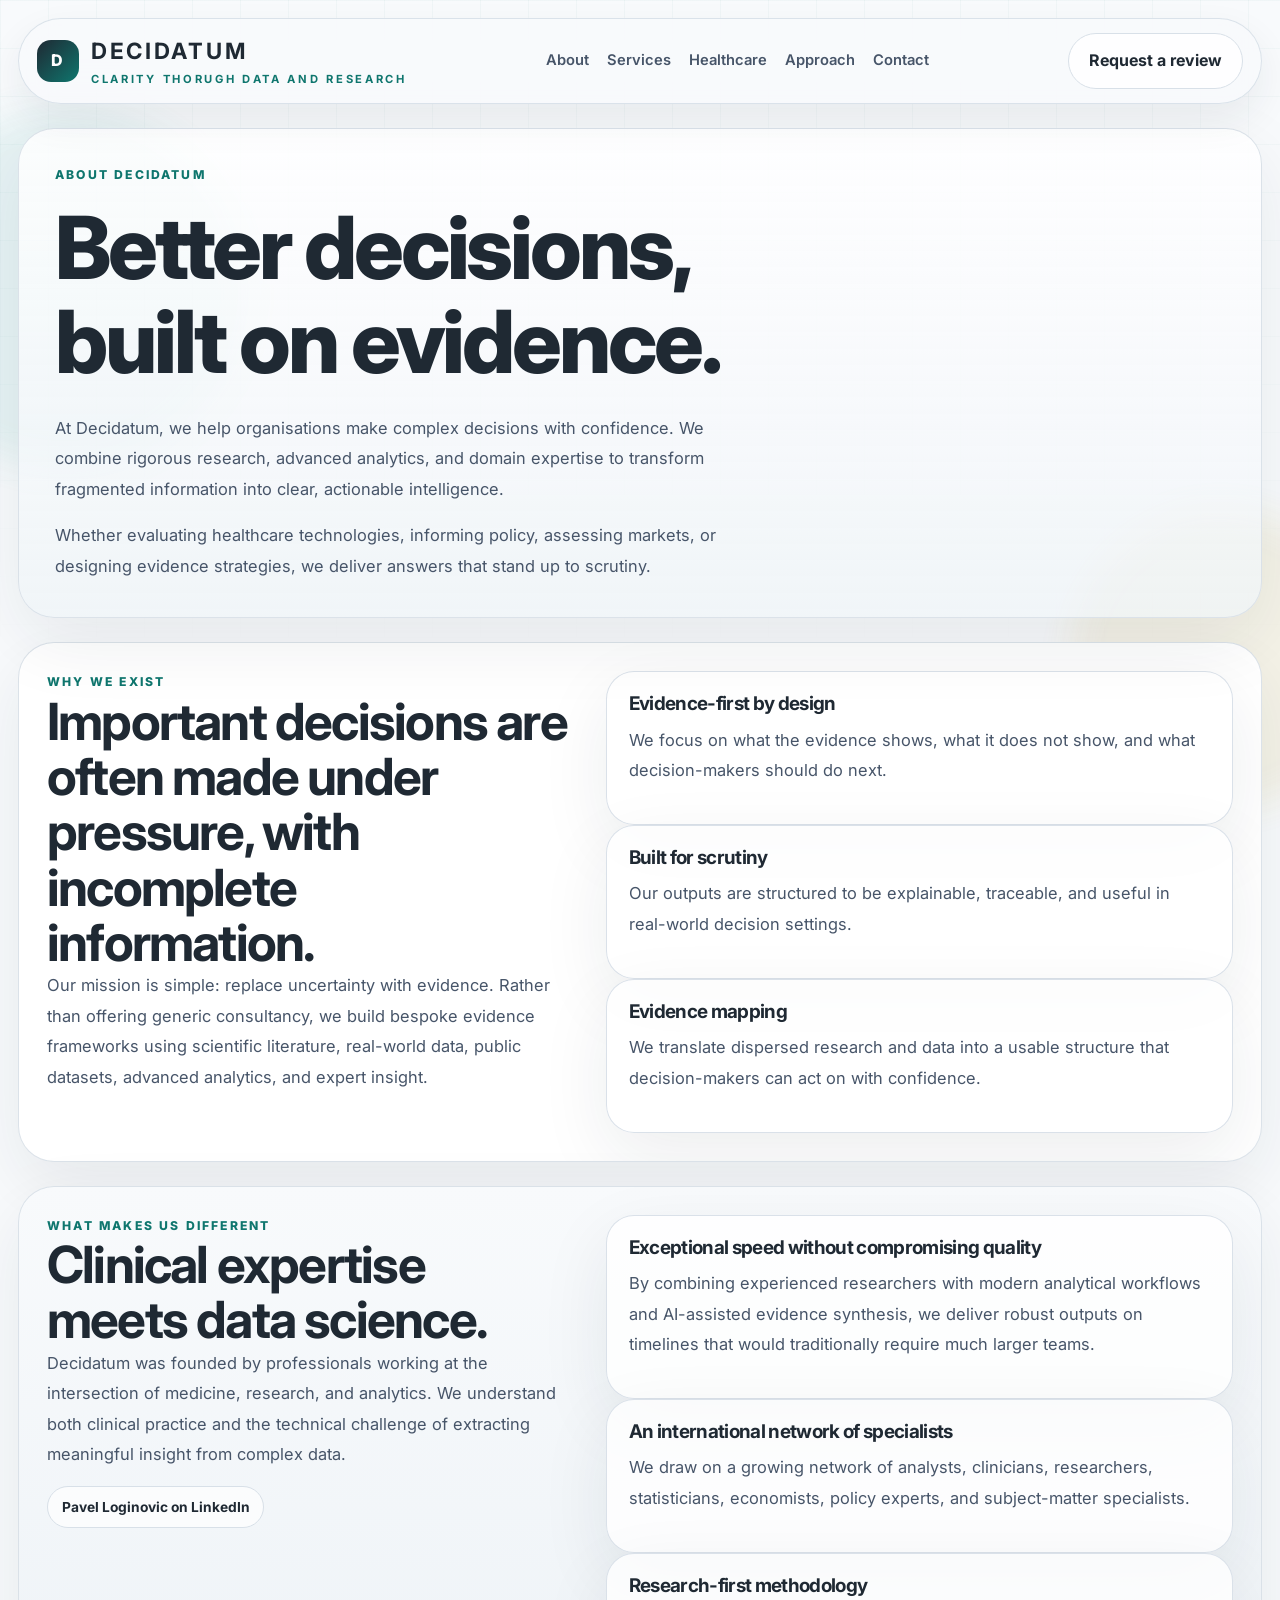
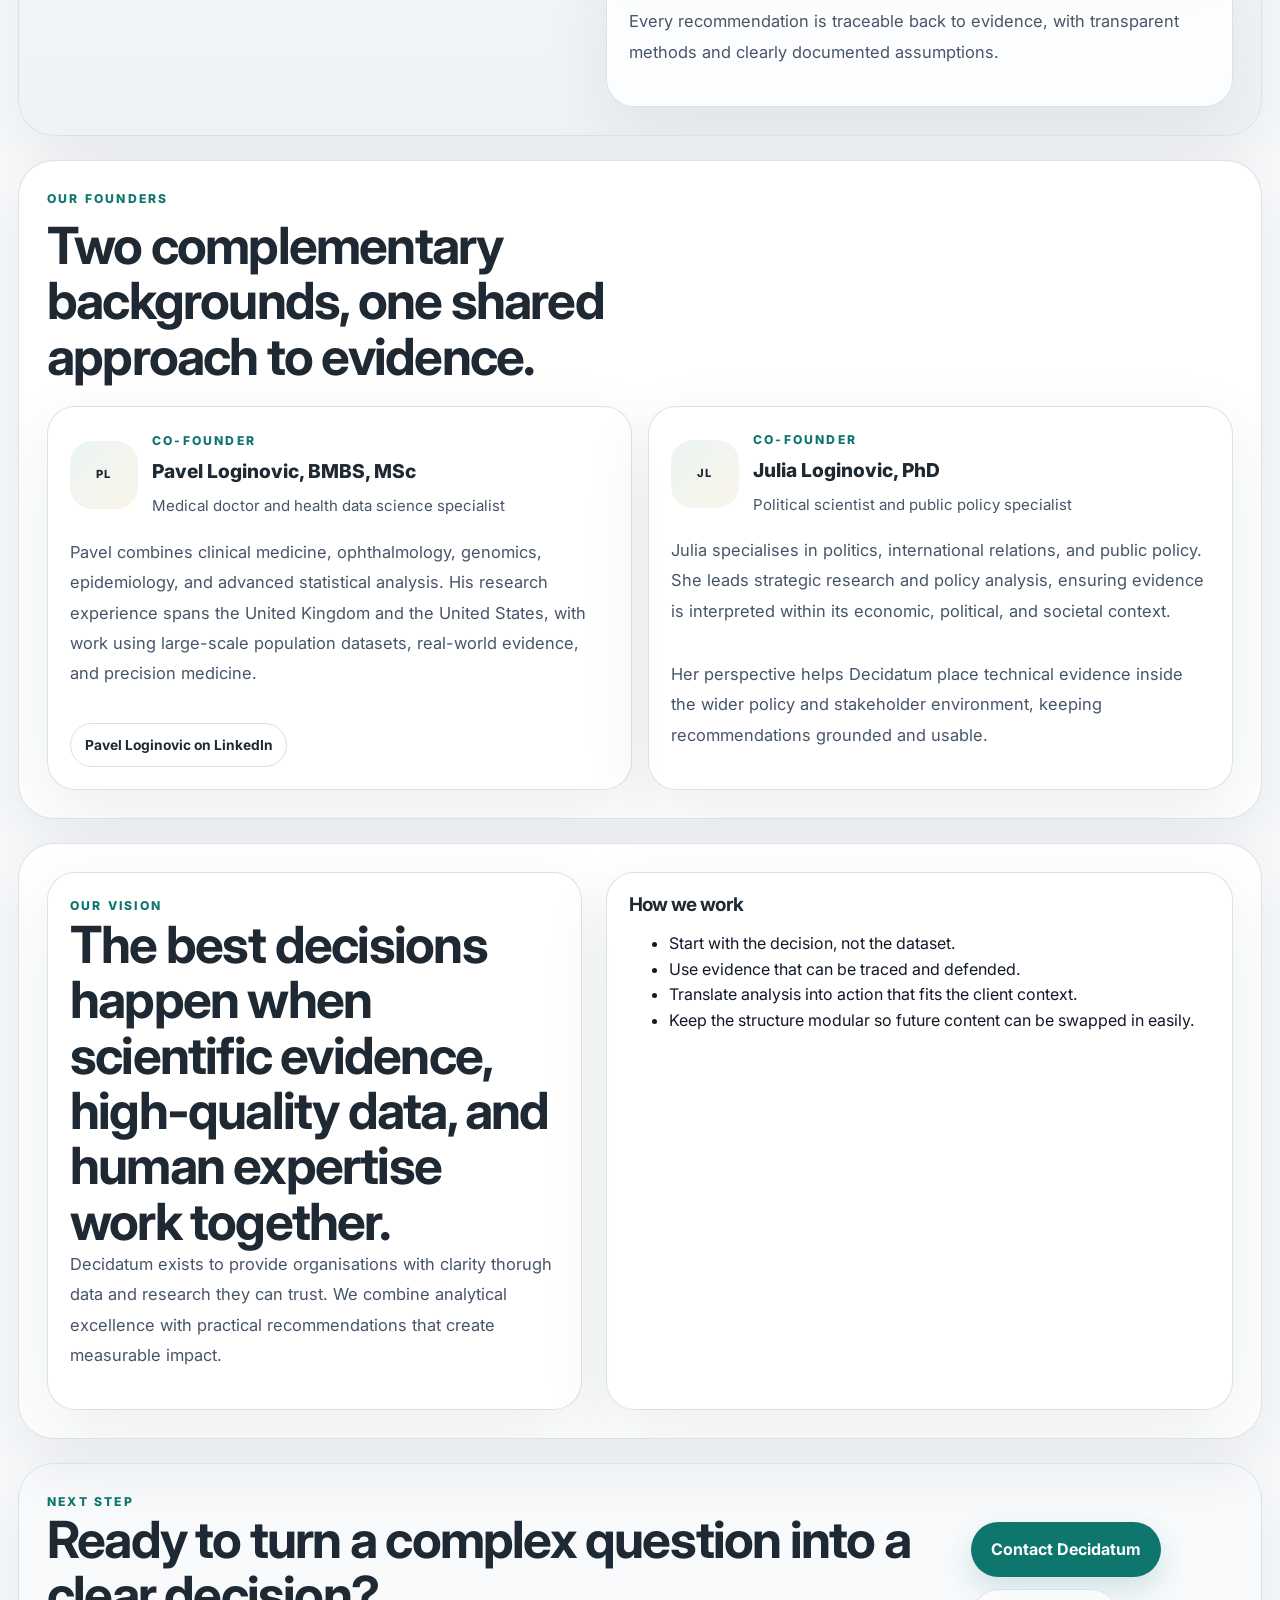
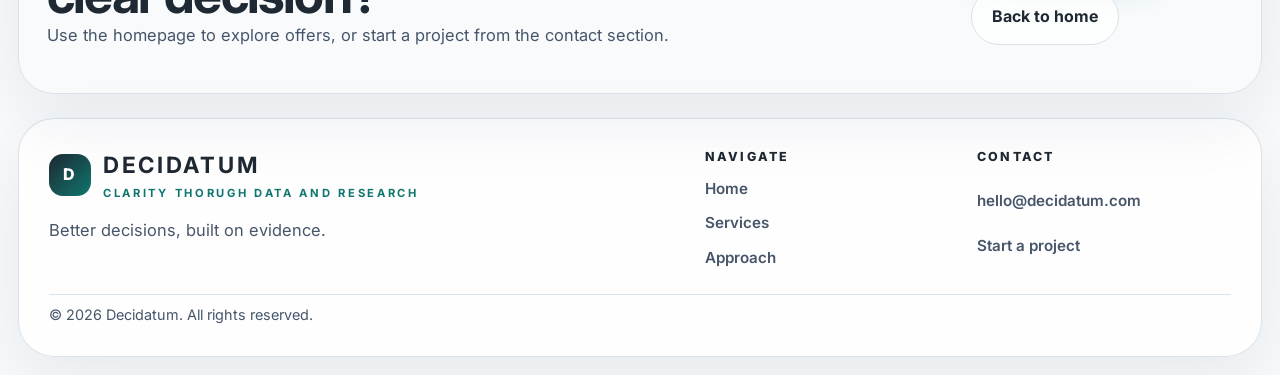
==== about.html @ dd868a0d "v1 of website" ====
<!doctype html>
<html lang="en">
  <head>
    <meta charset="UTF-8" />
    <meta name="viewport" content="width=device-width, initial-scale=1.0" />
    <meta name="description" content="About Decidatum - better decisions, built on evidence." />
    <meta name="theme-color" content="#F8FAFC" />
    <title>About Decidatum | Clarity thorugh Data and Research Consultancy</title>
    <link rel="preconnect" href="https://fonts.googleapis.com" />
    <link rel="preconnect" href="https://fonts.gstatic.com" crossorigin />
    <link
      href="https://fonts.googleapis.com/css2?family=Inter:wght@400;500;600;700;800&display=swap"
      rel="stylesheet"
    />
    <link rel="stylesheet" href="styles.css" />
    <script type="module" src="script.js"></script>
  </head>
  <body>
    <div class="site-shell">
      <div class="ambient ambient-a" aria-hidden="true"></div>
      <div class="ambient ambient-b" aria-hidden="true"></div>

      <header class="topbar">
        <a class="brand" href="index.html" aria-label="Decidatum home">
          <span class="brand-mark">D</span>
          <span class="brand-copy">
            <span class="brand-wordmark">DECIDATUM</span>
            <span class="brand-tagline">CLARITY THORUGH DATA AND RESEARCH</span>
          </span>
        </a>

        <nav class="nav" aria-label="Primary">
          <a href="about.html">About</a>
          <a href="index.html#services">Services</a>
          <a href="index.html#healthcare">Healthcare</a>
          <a href="index.html#approach">Approach</a>
          <a href="index.html#contact">Contact</a>
        </nav>

        <a class="button button-secondary" href="index.html#contact">Request a review</a>
      </header>

      <main>
        <section class="section page-hero hero-copy reveal panel">
          <p class="eyebrow">About Decidatum</p>
          <h1>Better decisions, built on evidence.</h1>
          <p class="page-lead">
            At Decidatum, we help organisations make complex decisions with confidence. We combine
            rigorous research, advanced analytics, and domain expertise to transform fragmented
            information into clear, actionable intelligence.
          </p>
          <p class="page-lead">
            Whether evaluating healthcare technologies, informing policy, assessing markets, or
            designing evidence strategies, we deliver answers that stand up to scrutiny.
          </p>
        </section>

        <section class="section grid-two reveal surface">
          <div class="content-block">
            <p class="section-title">Why we exist</p>
            <h2>Important decisions are often made under pressure, with incomplete information.</h2>
            <p>
              Our mission is simple: replace uncertainty with evidence. Rather than offering generic
              consultancy, we build bespoke evidence frameworks using scientific literature,
              real-world data, public datasets, advanced analytics, and expert insight.
            </p>
          </div>

          <div class="about-stack">
            <article class="card story-card">
              <h3>Evidence-first by design</h3>
              <p>
                We focus on what the evidence shows, what it does not show, and what decision-makers
                should do next.
              </p>
            </article>
            <article class="card story-card">
              <h3>Built for scrutiny</h3>
              <p>
                Our outputs are structured to be explainable, traceable, and useful in real-world
                decision settings.
              </p>
            </article>
            <article class="card story-card">
              <h3>Evidence mapping</h3>
              <p>
                We translate dispersed research and data into a usable structure that decision-makers
                can act on with confidence.
              </p>
            </article>
          </div>
        </section>

        <section class="section grid-two reveal muted">
          <div class="content-block">
            <p class="section-title">What makes us different</p>
            <h2>Clinical expertise meets data science.</h2>
            <p>
              Decidatum was founded by professionals working at the intersection of medicine,
              research, and analytics. We understand both clinical practice and the technical
              challenge of extracting meaningful insight from complex data.
            </p>
            <a
              class="link-chip"
              href="https://uk.linkedin.com/in/ploginovic?utm_source=chatgpt.com"
              target="_blank"
              rel="noreferrer"
            >
              Pavel Loginovic on LinkedIn
            </a>
          </div>

          <div class="about-stack">
            <article class="card story-card">
              <h3>Exceptional speed without compromising quality</h3>
              <p>
                By combining experienced researchers with modern analytical workflows and AI-assisted
                evidence synthesis, we deliver robust outputs on timelines that would traditionally
                require much larger teams.
              </p>
            </article>
            <article class="card story-card">
              <h3>An international network of specialists</h3>
              <p>
                We draw on a growing network of analysts, clinicians, researchers, statisticians,
                economists, policy experts, and subject-matter specialists.
              </p>
            </article>
            <article class="card story-card">
              <h3>Research-first methodology</h3>
              <p>
                Every recommendation is traceable back to evidence, with transparent methods and
                clearly documented assumptions.
              </p>
            </article>
          </div>
        </section>

        <section class="section reveal surface">
          <div class="section-heading compact">
            <p class="section-title">Our founders</p>
            <h2>Two complementary backgrounds, one shared approach to evidence.</h2>
          </div>

          <div class="founder-grid">
            <article class="founder-card card">
              <div class="founder-head">
                <div class="placeholder-avatar">PL</div>
                <div class="founder-meta">
                  <p class="founder-role">Co-Founder</p>
                  <p class="founder-title">Pavel Loginovic, BMBS, MSc</p>
                  <p class="founder-subtitle">Medical doctor and health data science specialist</p>
                </div>
              </div>
              <p>
                Pavel combines clinical medicine, ophthalmology, genomics, epidemiology, and advanced
                statistical analysis. His research experience spans the United Kingdom and the United
                States, with work using large-scale population datasets, real-world evidence, and
                precision medicine.
              </p>
              <a
                class="link-chip"
                href="https://uk.linkedin.com/in/ploginovic?utm_source=chatgpt.com"
                target="_blank"
                rel="noreferrer"
              >
                Pavel Loginovic on LinkedIn
              </a>
            </article>

            <article class="founder-card card">
              <div class="founder-head">
                <div class="placeholder-avatar">JL</div>
                <div class="founder-meta">
                  <p class="founder-role">Co-Founder</p>
                  <p class="founder-title">Julia Loginovic, PhD</p>
                  <p class="founder-subtitle">Political scientist and public policy specialist</p>
                </div>
              </div>
              <p>
                Julia specialises in politics, international relations, and public policy. She leads
                strategic research and policy analysis, ensuring evidence is interpreted within its
                economic, political, and societal context.
              </p>
              <p>
                Her perspective helps Decidatum place technical evidence inside the wider policy and
                stakeholder environment, keeping recommendations grounded and usable.
              </p>
            </article>
          </div>
        </section>

        <section class="section grid-two reveal surface">
          <div class="vision-card card">
            <p class="section-title">Our vision</p>
            <h2>The best decisions happen when scientific evidence, high-quality data, and human expertise work together.</h2>
            <p>
              Decidatum exists to provide organisations with clarity thorugh data and research they can trust.
              We combine analytical excellence with practical recommendations that create measurable
              impact.
            </p>
          </div>

          <div class="card story-card">
            <h3>How we work</h3>
            <ul class="checklist">
              <li>Start with the decision, not the dataset.</li>
              <li>Use evidence that can be traced and defended.</li>
              <li>Translate analysis into action that fits the client context.</li>
              <li>Keep the structure modular so future content can be swapped in easily.</li>
            </ul>
          </div>
        </section>

        <section class="section cta reveal">
          <div>
            <p class="section-title">Next step</p>
            <h2>Ready to turn a complex question into a clear decision?</h2>
            <p>Use the homepage to explore offers, or start a project from the contact section.</p>
          </div>
          <div class="cta-actions">
            <a class="button button-primary" href="index.html#contact">Contact Decidatum</a>
            <a class="button button-secondary" href="index.html">Back to home</a>
          </div>
        </section>
      </main>

      <footer class="footer">
        <div class="footer-brand">
          <div class="brand footer-brand-lockup" aria-hidden="true">
            <span class="brand-mark">D</span>
            <span class="brand-copy">
              <span class="brand-wordmark">DECIDATUM</span>
              <span class="brand-tagline">CLARITY THORUGH DATA AND RESEARCH</span>
            </span>
          </div>
          <p>Better decisions, built on evidence.</p>
        </div>

        <div class="footer-links">
          <div>
            <p class="footer-title">Navigate</p>
            <a href="index.html">Home</a>
            <a href="index.html#services">Services</a>
            <a href="index.html#approach">Approach</a>
          </div>
          <div>
            <p class="footer-title">Contact</p>
            <a href="mailto:hello@decidatum.com">hello@decidatum.com</a>
            <a href="index.html#contact">Start a project</a>
          </div>
        </div>

        <p class="footer-meta">© 2026 Decidatum. All rights reserved.</p>
      </footer>
    </div>
  </body>
</html>
---- styles.css ----
:root {
  --color-ink: #111827;
  --color-charcoal: #1f2933;
  --color-slate: #475569;
  --color-background: #f8fafc;
  --color-surface: #ffffff;
  --color-surface-muted: #eef3f7;
  --color-teal-deep: #0f766e;
  --color-teal-soft: #5cb8b2;
  --color-blue-graphite: #243b53;
  --color-accent-gold: #c9a227;
  --color-border: #d8e0e8;
  --shadow-soft: 0 24px 70px rgba(31, 41, 51, 0.08);
  --shadow-strong: 0 32px 90px rgba(31, 41, 51, 0.12);
  --radius-xl: 36px;
  --radius-lg: 28px;
  --radius-md: 20px;
  --radius-sm: 14px;
}

* {
  box-sizing: border-box;
}

html {
  scroll-behavior: smooth;
}

body {
  margin: 0;
  font-family: "Inter", system-ui, sans-serif;
  color: var(--color-ink);
  line-height: 1.6;
  background: var(--color-background);
  overflow-x: hidden;
}

img,
svg {
  display: block;
  max-width: 100%;
}

body::before {
  content: "";
  position: fixed;
  inset: 0;
  pointer-events: none;
  background-image:
    linear-gradient(rgba(15, 118, 110, 0.035) 1px, transparent 1px),
    linear-gradient(90deg, rgba(15, 118, 110, 0.035) 1px, transparent 1px);
  background-size: 48px 48px;
  mask-image: linear-gradient(to bottom, black, transparent 75%);
}

.site-shell {
  position: relative;
  max-width: 1360px;
  margin: 0 auto;
  padding: 18px;
}

.ambient {
  position: fixed;
  pointer-events: none;
  z-index: -1;
  border-radius: 999px;
  filter: blur(18px);
  opacity: 0.8;
}

.ambient-a {
  inset: 12% auto auto -9%;
  width: 360px;
  height: 360px;
  background: rgba(92, 184, 178, 0.14);
}

.ambient-b {
  inset: auto -7% 10% auto;
  width: 300px;
  height: 300px;
  background: rgba(201, 162, 39, 0.12);
}

.topbar {
  position: sticky;
  top: 16px;
  z-index: 40;
  display: flex;
  align-items: center;
  justify-content: space-between;
  gap: 18px;
  padding: 14px 18px;
  margin-bottom: 22px;
  border: 1px solid rgba(216, 224, 232, 0.9);
  border-radius: 999px;
  background: rgba(248, 250, 252, 0.84);
  backdrop-filter: blur(18px);
  box-shadow: 0 16px 38px rgba(31, 41, 51, 0.07);
}

.brand {
  display: inline-flex;
  align-items: center;
  gap: 12px;
  min-width: 0;
  text-decoration: none;
  color: inherit;
}

.brand-mark {
  display: grid;
  place-items: center;
  width: 42px;
  height: 42px;
  border-radius: 14px;
  background: linear-gradient(135deg, var(--color-charcoal), var(--color-teal-deep));
  color: #fff;
  font-size: 1rem;
  font-weight: 800;
  letter-spacing: 0.08em;
}

.brand-copy {
  display: grid;
  gap: 2px;
  min-width: 0;
}

.brand-wordmark {
  font-size: clamp(1rem, 1vw + 0.9rem, 1.4rem);
  font-weight: 700;
  letter-spacing: 0.12em;
  color: var(--color-charcoal);
}

.brand-tagline {
  font-size: 0.7rem;
  font-weight: 700;
  letter-spacing: 0.24em;
  color: var(--color-teal-deep);
}

.nav {
  display: flex;
  flex-wrap: wrap;
  justify-content: center;
  gap: 18px;
  min-width: 0;
}

.nav a {
  text-decoration: none;
  color: var(--color-slate);
  font-size: 0.92rem;
  font-weight: 600;
  transition: color 180ms ease;
}

.nav a:hover,
.nav a:focus-visible {
  color: var(--color-charcoal);
}

.section {
  margin-top: 24px;
}

.panel,
.surface,
.muted,
.cta {
  border: 1px solid rgba(216, 224, 232, 0.92);
  box-shadow: var(--shadow-soft);
  border-radius: var(--radius-xl);
  overflow: hidden;
  padding: 28px;
}

.panel {
  background: linear-gradient(180deg, rgba(255, 255, 255, 0.84), rgba(238, 243, 247, 0.72));
}

.surface {
  background: var(--color-surface);
}

.muted {
  background: linear-gradient(180deg, #f8fafc 0%, #eef3f7 100%);
}

.hero {
  display: grid;
  grid-template-columns: minmax(0, 1.08fr) minmax(0, 0.92fr);
  gap: 28px;
  align-items: center;
  min-height: calc(100vh - 120px);
  padding: 36px;
  position: relative;
}

.hero-copy {
  position: relative;
  z-index: 1;
  display: grid;
  gap: 12px;
  max-width: 760px;
  min-width: 0;
}

.eyebrow,
.section-title,
.card-kicker,
.diagram-kicker,
.panel-label,
.offer-kicker,
.note-label,
.differentiator-index {
  margin: 0;
  text-transform: uppercase;
  letter-spacing: 0.18em;
  font-size: 0.76rem;
  font-weight: 800;
  color: var(--color-teal-deep);
}

h1,
h2,
h3,
p {
  margin-top: 0;
}

h1,
h2,
h3 {
  color: var(--color-charcoal);
  letter-spacing: -0.035em;
  line-height: 1.08;
  overflow-wrap: anywhere;
}

h1 {
  margin-bottom: 8px;
  font-size: clamp(3rem, 6.8vw, 6.5rem);
  font-weight: 800;
  max-width: 11ch;
}

h2 {
  margin-bottom: 0;
  font-size: clamp(2rem, 4vw, 4rem);
  font-weight: 700;
}

h3 {
  margin-bottom: 10px;
  font-size: 1.18rem;
  font-weight: 700;
}

p {
  font-size: 1.03rem;
  color: var(--color-slate);
  overflow-wrap: anywhere;
}

.lede {
  max-width: 66ch;
  line-height: 1.8;
}

.lede-secondary {
  max-width: 62ch;
}

.hero-actions,
.cta-actions {
  display: flex;
  flex-wrap: wrap;
  gap: 12px;
  margin-top: 10px;
}

.button {
  display: inline-flex;
  align-items: center;
  justify-content: center;
  min-height: 48px;
  padding: 0.9rem 1.25rem;
  border-radius: 999px;
  text-decoration: none;
  font-weight: 700;
  transition:
    transform 180ms ease,
    box-shadow 180ms ease,
    background 180ms ease,
    border-color 180ms ease;
}

.button:hover,
.button:focus-visible {
  transform: translateY(-2px);
}

.button-primary {
  background: var(--color-teal-deep);
  color: white;
  box-shadow: 0 12px 30px rgba(15, 118, 110, 0.18);
}

.button-primary:hover,
.button-primary:focus-visible {
  background: #0b5f59;
  box-shadow: 0 18px 42px rgba(15, 118, 110, 0.24);
}

.button-secondary {
  border: 1px solid var(--color-border);
  color: var(--color-charcoal);
  background: rgba(255, 255, 255, 0.72);
}

.button-secondary:hover,
.button-secondary:focus-visible {
  border-color: rgba(15, 118, 110, 0.28);
  background: rgba(255, 255, 255, 0.92);
}

.hero-tags {
  display: flex;
  flex-wrap: wrap;
  gap: 10px;
  margin-top: 8px;
}

.hero-tags span {
  display: inline-flex;
  align-items: center;
  min-height: 36px;
  padding: 0.45rem 0.8rem;
  border-radius: 999px;
  border: 1px solid rgba(216, 224, 232, 0.94);
  background: rgba(255, 255, 255, 0.64);
  color: var(--color-charcoal);
  font-size: 0.88rem;
  font-weight: 600;
}

.hero-visual {
  position: relative;
  display: grid;
  gap: 14px;
  align-content: start;
  min-width: 0;
}

.diagram-card,
.signal-card,
.card,
.mini-card,
.step-card {
  background: rgba(255, 255, 255, 0.8);
  border: 1px solid rgba(216, 224, 232, 0.95);
  box-shadow: var(--shadow-soft);
}

.diagram-card {
  position: relative;
  border-radius: 32px;
  padding: 20px;
  overflow: hidden;
}

.diagram-card::before {
  content: "";
  position: absolute;
  inset: 0;
  background:
    radial-gradient(circle at 20% 20%, rgba(92, 184, 178, 0.12), transparent 34%),
    radial-gradient(circle at 80% 30%, rgba(201, 162, 39, 0.08), transparent 28%);
  pointer-events: none;
}

.diagram-head {
  position: relative;
  z-index: 1;
  display: flex;
  justify-content: space-between;
  gap: 16px;
  margin-bottom: 12px;
}

.diagram-note {
  margin: 0;
  color: var(--color-slate);
  font-size: 0.94rem;
}

.workflow-timeline {
  position: relative;
  z-index: 1;
  display: grid;
  gap: 12px;
  margin-top: 8px;
}

.workflow-timeline::before {
  content: "";
  position: absolute;
  top: 18px;
  bottom: 18px;
  left: 28px;
  width: 2px;
  border-radius: 999px;
  background: linear-gradient(
    to bottom,
    rgba(15, 118, 110, 0.1),
    rgba(15, 118, 110, 0.52),
    rgba(15, 118, 110, 0.1)
  );
}

.workflow-step {
  position: relative;
  z-index: 1;
  display: grid;
  grid-template-columns: auto 1fr;
  gap: 14px;
  align-items: start;
  padding: 14px 16px 14px 12px;
  border-radius: 22px;
  background: rgba(248, 250, 252, 0.76);
  border: 1px solid rgba(216, 224, 232, 0.88);
  transition:
    transform 180ms ease,
    border-color 180ms ease,
    box-shadow 180ms ease;
}

.workflow-step:hover {
  transform: translateX(4px);
  border-color: rgba(92, 184, 178, 0.42);
  box-shadow: 0 20px 32px rgba(15, 23, 42, 0.08);
}

.workflow-step h3 {
  margin: 0 0 6px;
  font-size: 1rem;
}

.workflow-step p {
  margin: 0;
  color: var(--color-slate);
  font-size: 0.94rem;
  line-height: 1.5;
}

.workflow-index {
  display: grid;
  place-items: center;
  width: 46px;
  height: 46px;
  border-radius: 16px;
  background: var(--workflow-accent, rgba(92, 184, 178, 0.14));
  color: var(--color-teal-deep);
  font-size: 0.76rem;
  font-weight: 800;
  letter-spacing: 0.12em;
  box-shadow: inset 0 0 0 1px rgba(92, 184, 178, 0.14);
}

.workflow-step-define {
  --workflow-accent: rgba(92, 184, 178, 0.16);
}

.workflow-step-evidence {
  --workflow-accent: rgba(15, 118, 110, 0.16);
}

.workflow-step-analysis {
  --workflow-accent: rgba(201, 162, 39, 0.18);
}

.workflow-step-output {
  --workflow-accent: rgba(66, 128, 246, 0.16);
}

.workflow-summary {
  position: relative;
  z-index: 1;
  display: grid;
  grid-template-columns: repeat(2, minmax(0, 1fr));
  gap: 12px;
  margin-top: 14px;
}

.workflow-summary div {
  padding: 14px 16px;
  border-radius: 20px;
  background: rgba(248, 250, 252, 0.76);
  border: 1px solid rgba(216, 224, 232, 0.88);
}

.workflow-summary span {
  display: block;
  margin-bottom: 6px;
  color: var(--color-slate);
  font-size: 0.74rem;
  font-weight: 700;
  text-transform: uppercase;
  letter-spacing: 0.12em;
}

.workflow-summary strong {
  display: block;
  color: var(--color-charcoal);
  font-size: 0.96rem;
  line-height: 1.45;
}

.diagram-svg {
  position: relative;
  z-index: 1;
  width: 100%;
  height: auto;
  overflow: visible;
}

.diagram-svg path {
  fill: none;
  stroke: url(#lineGradient);
  stroke-width: 1.4;
  stroke-linecap: round;
}

.node {
  fill: var(--color-teal-deep);
  opacity: 0.88;
}

.node-highlight {
  animation: pulseNode 4s ease-in-out infinite;
}

.node-gold {
  fill: var(--color-accent-gold);
}

.diagram-foot {
  position: relative;
  z-index: 1;
  display: flex;
  flex-wrap: wrap;
  gap: 10px;
  margin-top: 6px;
}

.diagram-foot span {
  padding: 0.45rem 0.75rem;
  border-radius: 999px;
  background: var(--color-surface-muted);
  color: var(--color-charcoal);
  font-size: 0.82rem;
  font-weight: 600;
}

.signal-card {
  border-radius: 24px;
  padding: 18px 20px;
}

.signal-card p:last-child {
  margin-bottom: 0;
}

.section-heading {
  display: grid;
  gap: 10px;
  max-width: 74ch;
  margin-bottom: 22px;
  min-width: 0;
}

.page-hero {
  display: grid;
  gap: 16px;
  padding: 36px;
}

.page-hero.hero-copy {
  max-width: none;
  width: 100%;
}

.page-hero h1 {
  max-width: 14ch;
}

.page-lead {
  max-width: 72ch;
  margin: 0;
  line-height: 1.85;
  color: var(--color-slate);
}

.grid-two {
  display: grid;
  grid-template-columns: minmax(0, 0.92fr) minmax(0, 1.08fr);
  gap: 24px;
  padding: 28px;
  border-radius: var(--radius-xl);
}

.grid-two > * {
  min-width: 0;
}

.compact {
  max-width: 68ch;
}

.service-grid {
  display: grid;
  grid-template-columns: repeat(4, minmax(0, 1fr));
  gap: 16px;
}

.card {
  border-radius: var(--radius-lg);
  padding: 22px;
  transition:
    transform 180ms ease,
    border-color 180ms ease,
    box-shadow 180ms ease;
}

.card:hover,
.card:focus-within {
  transform: translateY(-3px);
  border-color: rgba(15, 118, 110, 0.26);
  box-shadow: var(--shadow-strong);
}

.service-card p,
.offer-card li,
.differentiator-card p,
.step-card p,
.founder-card p,
.story-card p,
.vision-card p,
.content-block p,
.note-card p {
  line-height: 1.85;
}

.service-card h3,
.offer-card h3,
.differentiator-card h3,
.step-card h3,
.founder-card h3,
.story-card h3,
.vision-card h3 {
  margin-bottom: 10px;
}

.offer-grid {
  display: grid;
  grid-template-columns: repeat(3, minmax(0, 1fr));
  gap: 16px;
}

.offer-card {
  position: relative;
  overflow: hidden;
}

.offer-card.featured {
  border-color: rgba(15, 118, 110, 0.26);
  background: linear-gradient(180deg, rgba(255, 255, 255, 0.92), rgba(238, 243, 247, 0.88));
}

.offer-price {
  margin-bottom: 14px;
  font-size: 1.7rem;
  font-weight: 800;
  color: var(--color-charcoal);
}

.offer-card ul {
  margin: 0;
  padding-left: 18px;
  color: var(--color-slate);
}

.offer-card li + li {
  margin-top: 10px;
}

.split-layout {
  display: grid;
  grid-template-columns: minmax(0, 0.92fr) minmax(0, 1.08fr);
  gap: 18px;
  align-items: start;
  padding: 28px;
}

.content-block {
  padding-right: 10px;
  min-width: 0;
}

.focus-grid {
  display: grid;
  grid-template-columns: repeat(2, minmax(0, 1fr));
  gap: 14px;
}

.mini-card {
  display: grid;
  place-items: center;
  min-height: 92px;
  border-radius: 22px;
  padding: 18px;
}

.mini-card span {
  color: var(--color-charcoal);
  font-size: 0.95rem;
  font-weight: 700;
  text-align: center;
}

.differentiator-grid {
  display: grid;
  grid-template-columns: repeat(3, minmax(0, 1fr));
  gap: 16px;
}

.differentiator-card {
  min-height: 100%;
}

.differentiator-index {
  display: inline-flex;
  margin-bottom: 14px;
  color: var(--color-accent-gold);
}

.steps-grid {
  display: grid;
  grid-template-columns: repeat(5, minmax(0, 1fr));
  gap: 14px;
}

.step-card {
  display: grid;
  gap: 14px;
  align-content: start;
  border-radius: 24px;
  padding: 20px;
}

.step-card span {
  display: grid;
  place-items: center;
  width: 42px;
  height: 42px;
  border-radius: 50%;
  background: rgba(15, 118, 110, 0.1);
  color: var(--color-teal-deep);
  font-weight: 800;
}

.founder-grid {
  display: grid;
  grid-template-columns: repeat(2, minmax(0, 1fr));
  gap: 16px;
}

.founder-card {
  display: grid;
  gap: 16px;
  min-width: 0;
}

.service-card,
.offer-card,
.differentiator-card,
.step-card,
.story-card,
.vision-card,
.mini-card,
.signal-card {
  min-width: 0;
}

.founder-head {
  display: flex;
  align-items: center;
  gap: 14px;
}

.placeholder-avatar {
  display: grid;
  place-items: center;
  width: 68px;
  height: 68px;
  border-radius: 22px;
  background: linear-gradient(135deg, rgba(15, 118, 110, 0.08), rgba(201, 162, 39, 0.1));
  color: var(--color-charcoal);
  font-size: 0.7rem;
  font-weight: 800;
  letter-spacing: 0.16em;
  text-align: center;
}

.founder-meta {
  display: grid;
  gap: 2px;
}

.founder-meta p {
  margin: 0;
}

.founder-role {
  color: var(--color-teal-deep);
  font-size: 0.76rem;
  font-weight: 800;
  letter-spacing: 0.18em;
  text-transform: uppercase;
}

.founder-title {
  color: var(--color-charcoal);
  font-size: 1.2rem;
  font-weight: 800;
}

.founder-subtitle {
  color: var(--color-slate);
  font-size: 0.94rem;
}

.link-chip {
  display: inline-flex;
  align-items: center;
  width: fit-content;
  padding: 0.55rem 0.85rem;
  border: 1px solid var(--color-border);
  border-radius: 999px;
  background: rgba(255, 255, 255, 0.72);
  color: var(--color-charcoal);
  text-decoration: none;
  font-size: 0.86rem;
  font-weight: 700;
}

.note-card {
  display: grid;
  gap: 10px;
  padding: 16px 18px;
  border-radius: 20px;
  background: var(--color-surface-muted);
  border: 1px solid rgba(216, 224, 232, 0.9);
}

.note-label {
  color: var(--color-accent-gold);
}

.cta {
  display: flex;
  align-items: center;
  justify-content: space-between;
  gap: 22px;
}

.footer {
  display: grid;
  grid-template-columns: 1.2fr 1fr;
  gap: 24px;
  padding: 28px 30px 30px;
  margin-top: 24px;
  border: 1px solid rgba(216, 224, 232, 0.92);
  border-radius: var(--radius-xl);
  background: rgba(255, 255, 255, 0.76);
  box-shadow: var(--shadow-soft);
  color: var(--color-slate);
  font-size: 0.95rem;
}

.footer-brand {
  display: grid;
  gap: 14px;
  align-content: start;
}

.footer-brand p {
  margin: 0;
  max-width: 38ch;
}

.footer-brand-lockup {
  pointer-events: none;
}

.footer-links {
  display: grid;
  grid-template-columns: repeat(2, minmax(0, 1fr));
  gap: 18px;
}

.footer-links > div {
  display: grid;
  gap: 10px;
}

.footer-title {
  margin: 0;
  color: var(--color-charcoal);
  font-size: 0.78rem;
  font-weight: 800;
  text-transform: uppercase;
  letter-spacing: 0.18em;
}

.footer-links a {
  color: var(--color-slate);
  text-decoration: none;
  font-weight: 600;
  width: fit-content;
}

.footer-links a:hover,
.footer-links a:focus-visible {
  color: var(--color-teal-deep);
}

.footer-meta {
  grid-column: 1 / -1;
  margin: 0;
  padding-top: 8px;
  border-top: 1px solid rgba(216, 224, 232, 0.9);
  color: var(--color-slate);
  font-size: 0.9rem;
}

.reveal {
  opacity: 0;
  transform: translateY(20px);
  transition:
    opacity 0.7s ease,
    transform 0.7s ease;
}

.reveal.is-visible {
  opacity: 1;
  transform: translateY(0);
}

@keyframes pulseNode {
  0%,
  100% {
    transform: scale(1);
    filter: drop-shadow(0 0 0 rgba(15, 118, 110, 0.08));
  }
  50% {
    transform: scale(1.06);
    filter: drop-shadow(0 0 10px rgba(15, 118, 110, 0.12));
  }
}

@media (max-width: 1180px) {
  .hero,
  .split-layout,
  .grid-two {
    grid-template-columns: 1fr;
  }

  .service-grid,
  .offer-grid,
  .differentiator-grid,
  .steps-grid,
  .founder-grid {
    grid-template-columns: 1fr;
  }

  .steps-grid {
    gap: 16px;
  }
}

@media (max-width: 820px) {
  .site-shell {
    padding: 12px;
  }

  .ambient {
    display: none;
  }

  .topbar {
    position: static;
    flex-wrap: wrap;
    border-radius: 28px;
    padding: 14px;
  }

  .nav {
    justify-content: flex-start;
    gap: 12px 16px;
  }

  .hero,
  .split-layout,
  .grid-two,
  .cta,
  .page-hero {
    padding: 20px;
  }

  .hero {
    min-height: auto;
  }

  h1 {
    max-width: 12ch;
  }

  .hero-actions,
  .cta-actions {
    width: 100%;
  }

  .hero-actions .button,
  .cta-actions .button {
    width: 100%;
  }

  .focus-grid {
    grid-template-columns: 1fr;
  }

  .diagram-head {
    flex-direction: column;
  }

  .workflow-timeline::before {
    left: 23px;
  }

  .workflow-summary {
    grid-template-columns: 1fr;
  }

  .footer {
    grid-template-columns: 1fr;
    padding: 22px;
  }

  .footer-links {
    grid-template-columns: 1fr;
  }

  .card,
  .diagram-card,
  .signal-card,
  .cta,
  .surface,
  .muted,
  .panel {
    border-radius: 24px;
  }
}

@media (max-width: 560px) {
  .hero,
  .split-layout,
  .grid-two,
  .cta,
  .page-hero {
    padding: 16px;
  }

  .section {
    margin-top: 18px;
  }

  h1 {
    font-size: clamp(2.6rem, 14vw, 3.4rem);
  }

  h2 {
    font-size: clamp(1.7rem, 8vw, 2.4rem);
  }

  p {
    font-size: 1rem;
  }

  .hero-tags span,
  .diagram-foot span {
    width: 100%;
    justify-content: center;
  }

  .workflow-step {
    padding: 12px;
  }

  .workflow-step:hover {
    transform: none;
  }

  .workflow-index {
    width: 42px;
    height: 42px;
  }

  .card,
  .diagram-card,
  .signal-card,
  .step-card,
  .mini-card {
    padding: 18px;
  }

  .placeholder-avatar {
    width: 60px;
    height: 60px;
  }

  .topbar {
    gap: 14px;
  }
}

@media (prefers-reduced-motion: reduce) {
  html {
    scroll-behavior: auto;
  }

  *,
  *::before,
  *::after {
    animation-duration: 0.01ms !important;
    animation-iteration-count: 1 !important;
    transition-duration: 0.01ms !important;
    scroll-behavior: auto !important;
  }
}
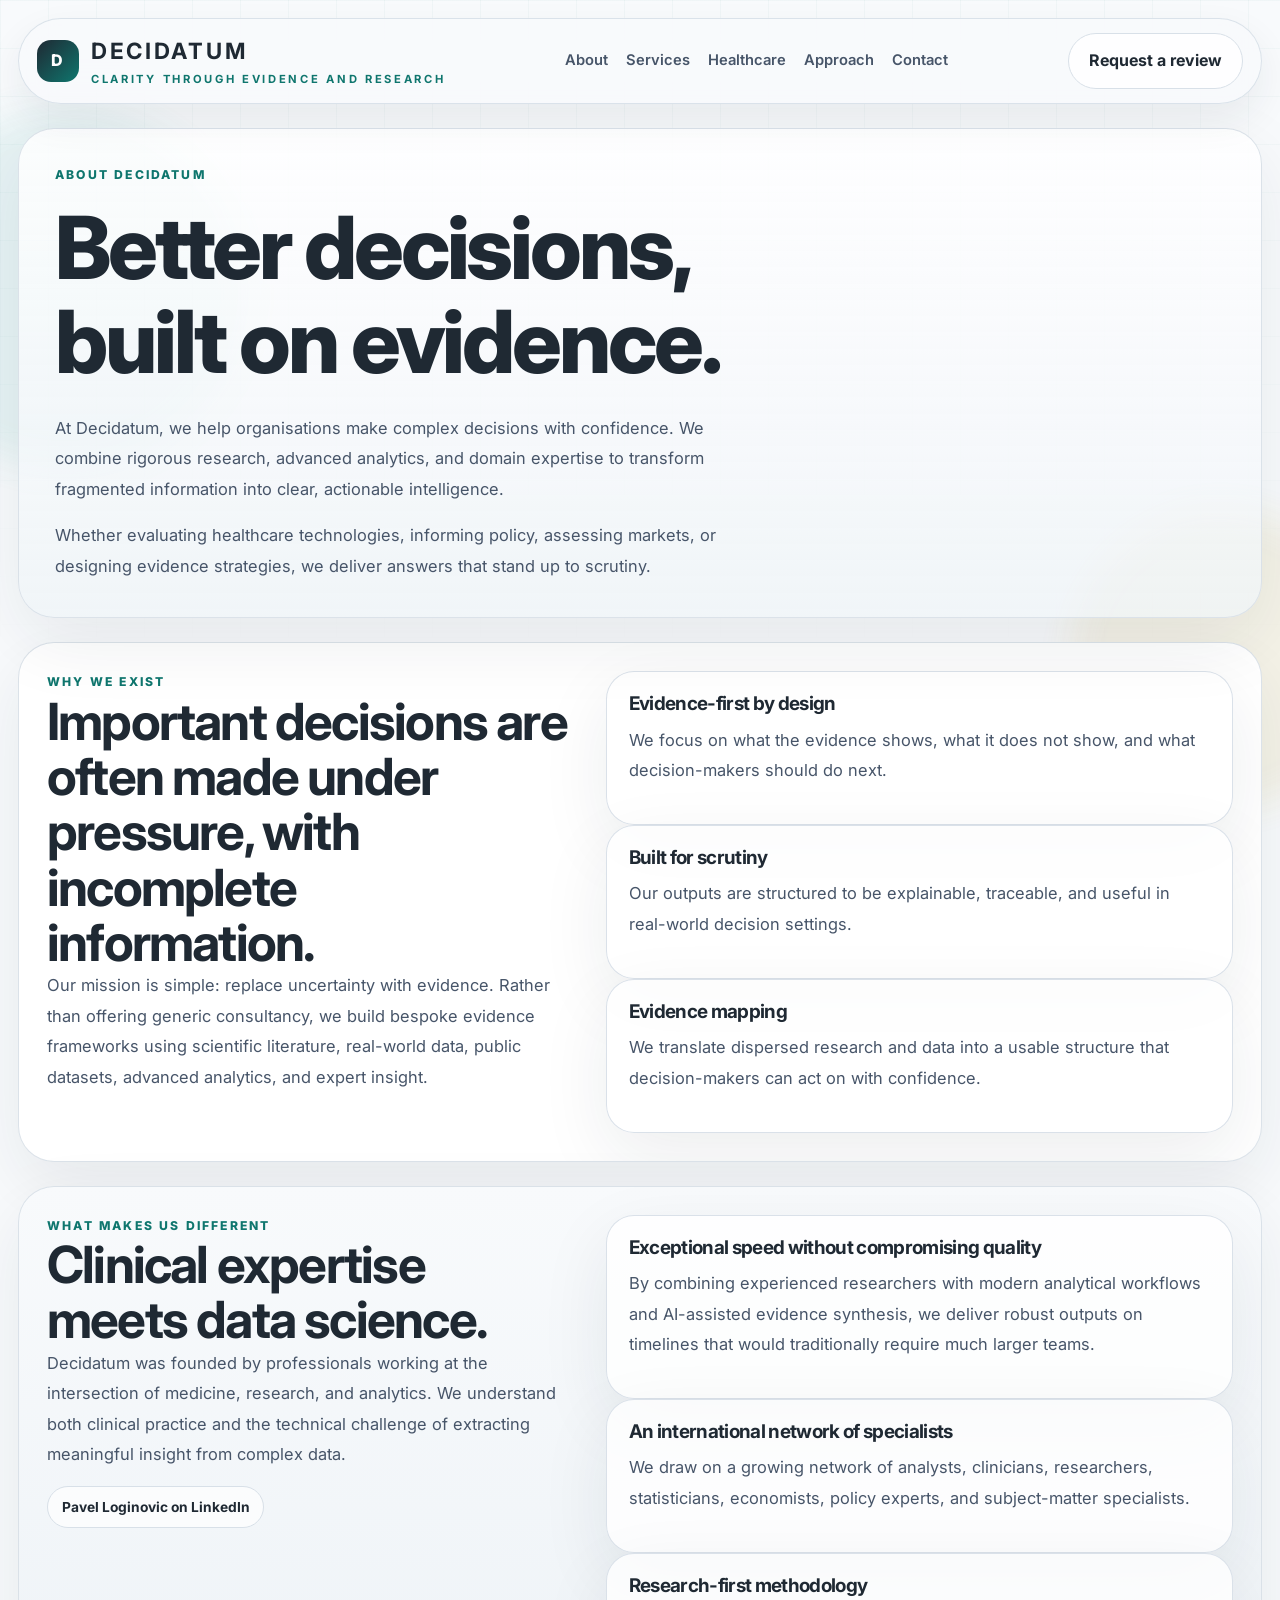
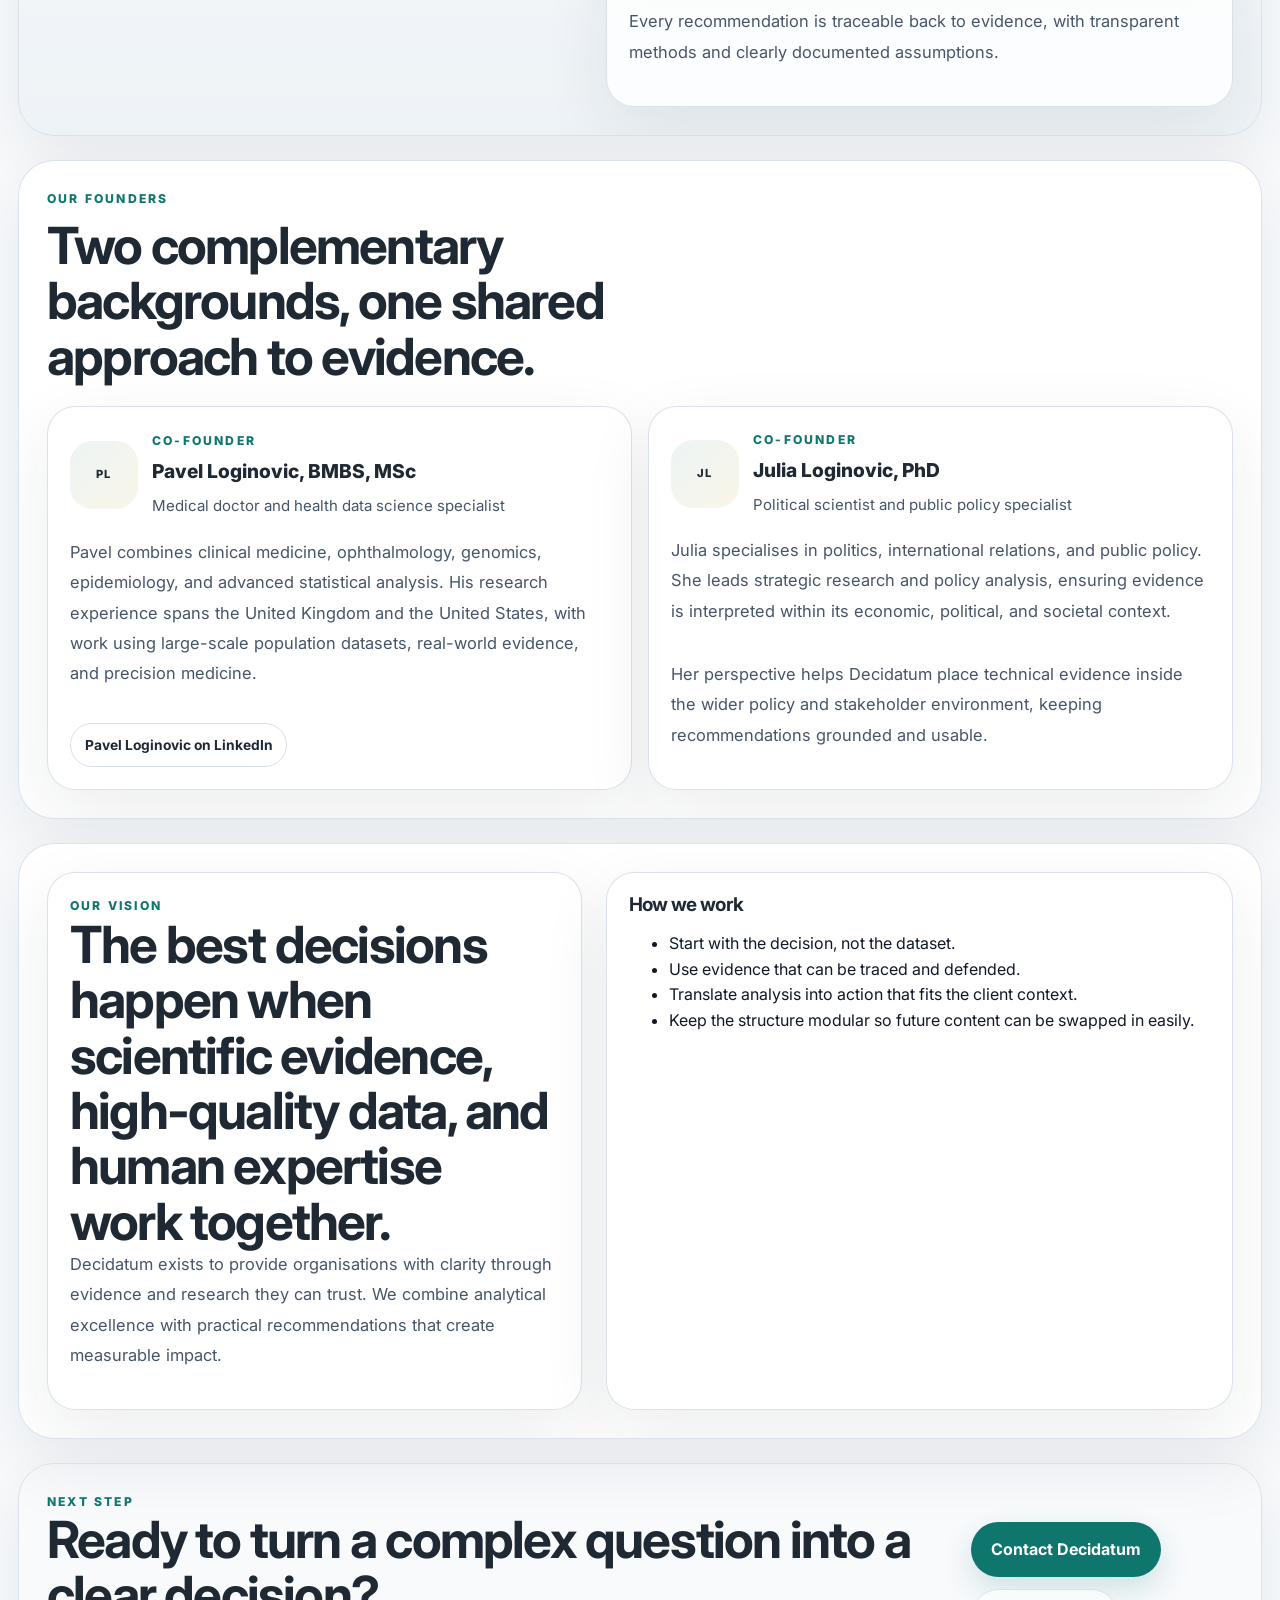
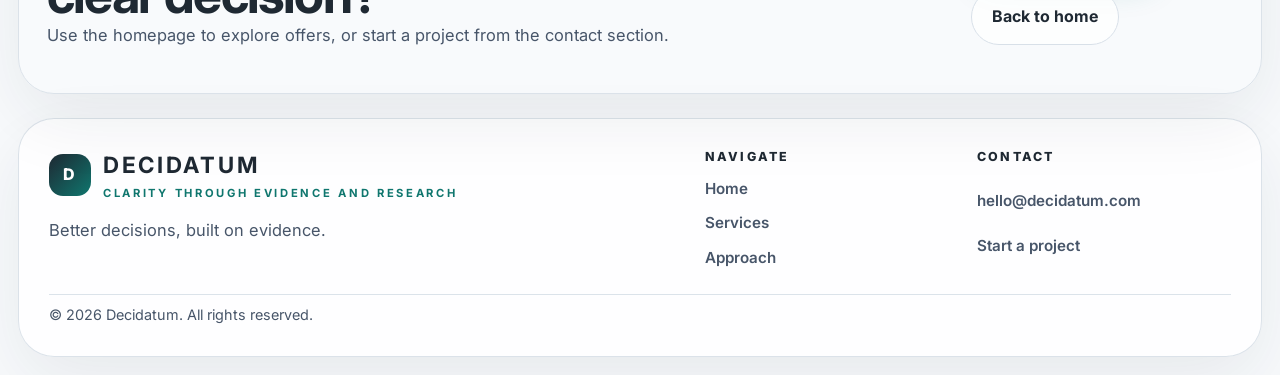
==== commit 1bcb8697: "changed font and typos" ====
--- a/about.html
+++ b/about.html
@@ -5,7 +5,7 @@
     <meta name="viewport" content="width=device-width, initial-scale=1.0" />
     <meta name="description" content="About Decidatum - better decisions, built on evidence." />
     <meta name="theme-color" content="#F8FAFC" />
-    <title>About Decidatum | Clarity thorugh Data and Research Consultancy</title>
+    <title>About Decidatum | Clarity Through Evidence and Research</title>
     <link rel="preconnect" href="https://fonts.googleapis.com" />
     <link rel="preconnect" href="https://fonts.gstatic.com" crossorigin />
     <link
@@ -25,7 +25,7 @@
           <span class="brand-mark">D</span>
           <span class="brand-copy">
             <span class="brand-wordmark">DECIDATUM</span>
-            <span class="brand-tagline">CLARITY THORUGH DATA AND RESEARCH</span>
+            <span class="brand-tagline">CLARITY THROUGH EVIDENCE AND RESEARCH</span>
           </span>
         </a>
 
@@ -195,7 +195,7 @@
             <p class="section-title">Our vision</p>
             <h2>The best decisions happen when scientific evidence, high-quality data, and human expertise work together.</h2>
             <p>
-              Decidatum exists to provide organisations with clarity thorugh data and research they can trust.
+              Decidatum exists to provide organisations with clarity through evidence and research they can trust.
               We combine analytical excellence with practical recommendations that create measurable
               impact.
             </p>
@@ -231,7 +231,7 @@
             <span class="brand-mark">D</span>
             <span class="brand-copy">
               <span class="brand-wordmark">DECIDATUM</span>
-              <span class="brand-tagline">CLARITY THORUGH DATA AND RESEARCH</span>
+              <span class="brand-tagline">CLARITY THROUGH EVIDENCE AND RESEARCH</span>
             </span>
           </div>
           <p>Better decisions, built on evidence.</p>
--- a/styles.css
+++ b/styles.css
@@ -356,6 +356,23 @@
   min-width: 0;
 }
 
+@media (min-width: 1400px) {
+  .hero h1 {
+    font-size: clamp(2.8rem, 3.4vw, 4.65rem);
+    max-width: 14ch;
+  }
+
+  .hero .eyebrow {
+    font-size: 0.72rem;
+    letter-spacing: 0.16em;
+  }
+
+  .hero .lede,
+  .hero .lede-secondary {
+    font-size: 1.02rem;
+  }
+}
+
 .diagram-card,
 .signal-card,
 .card,
